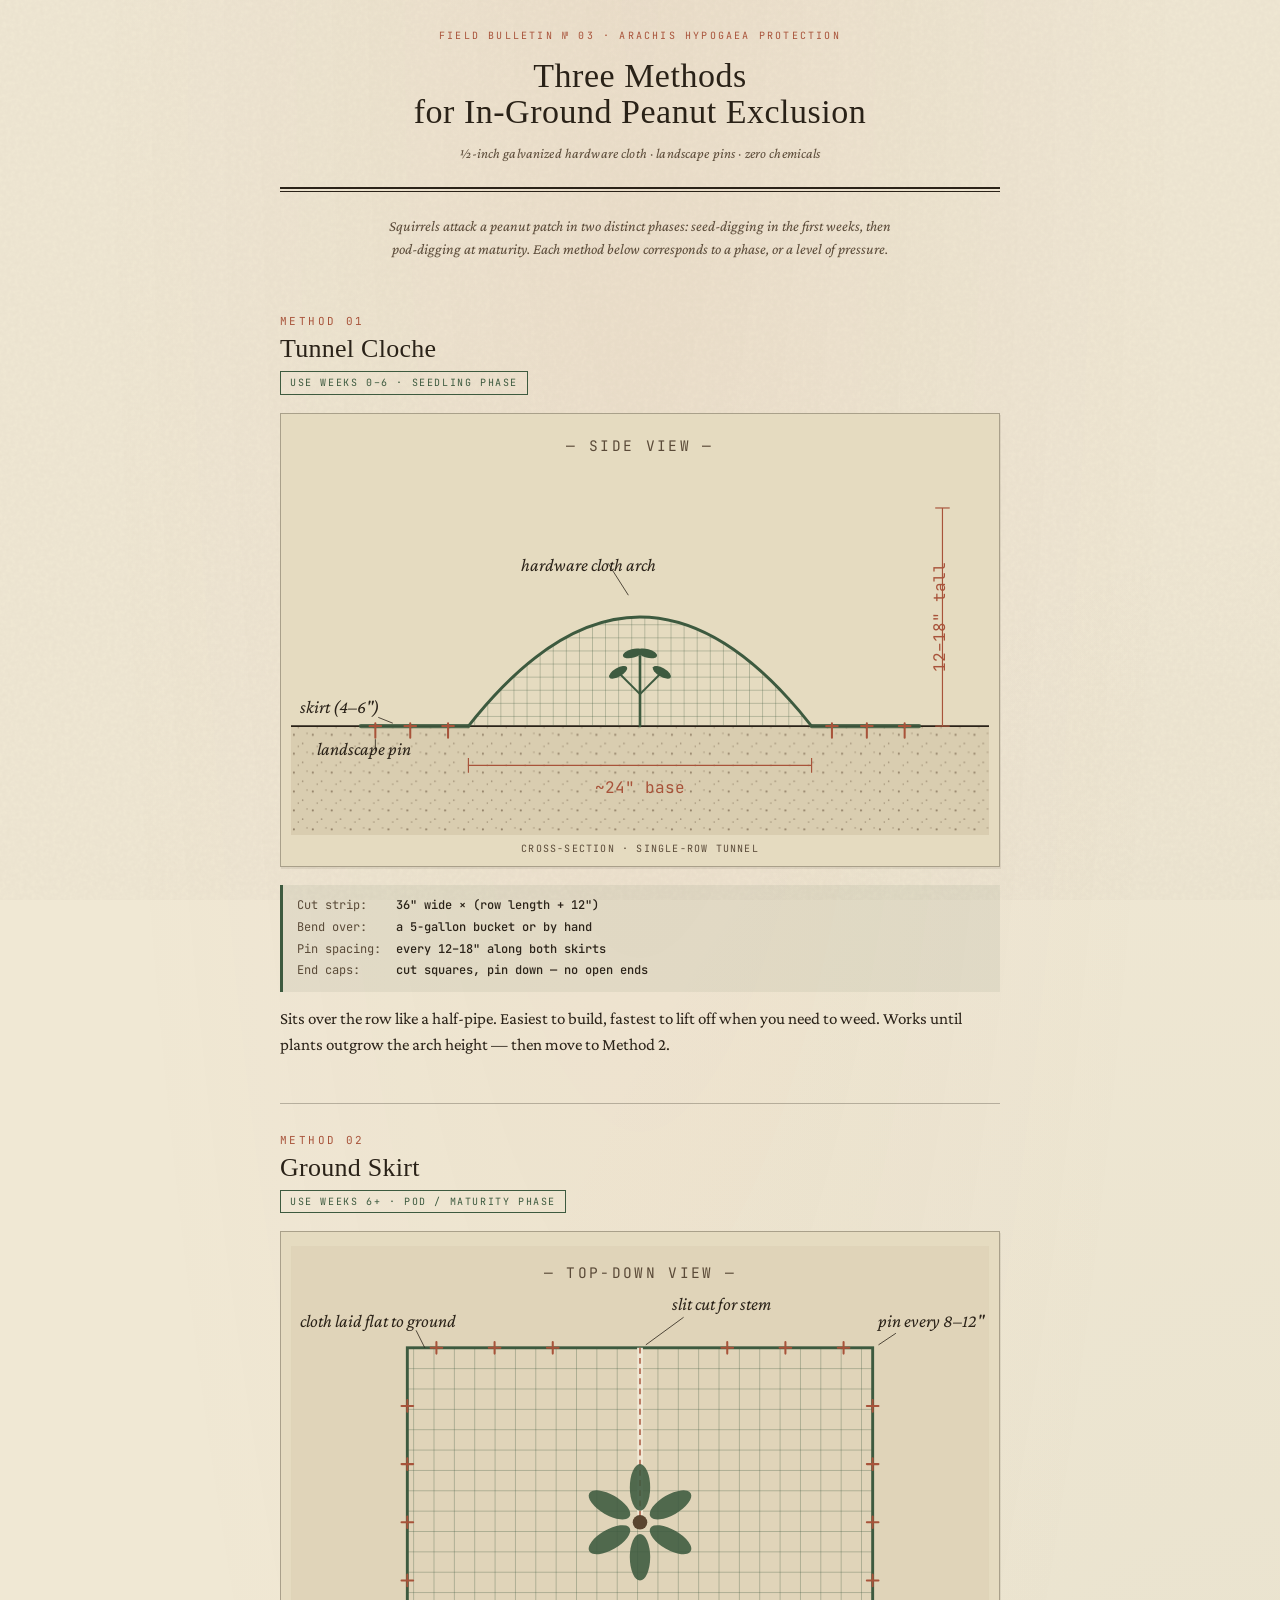
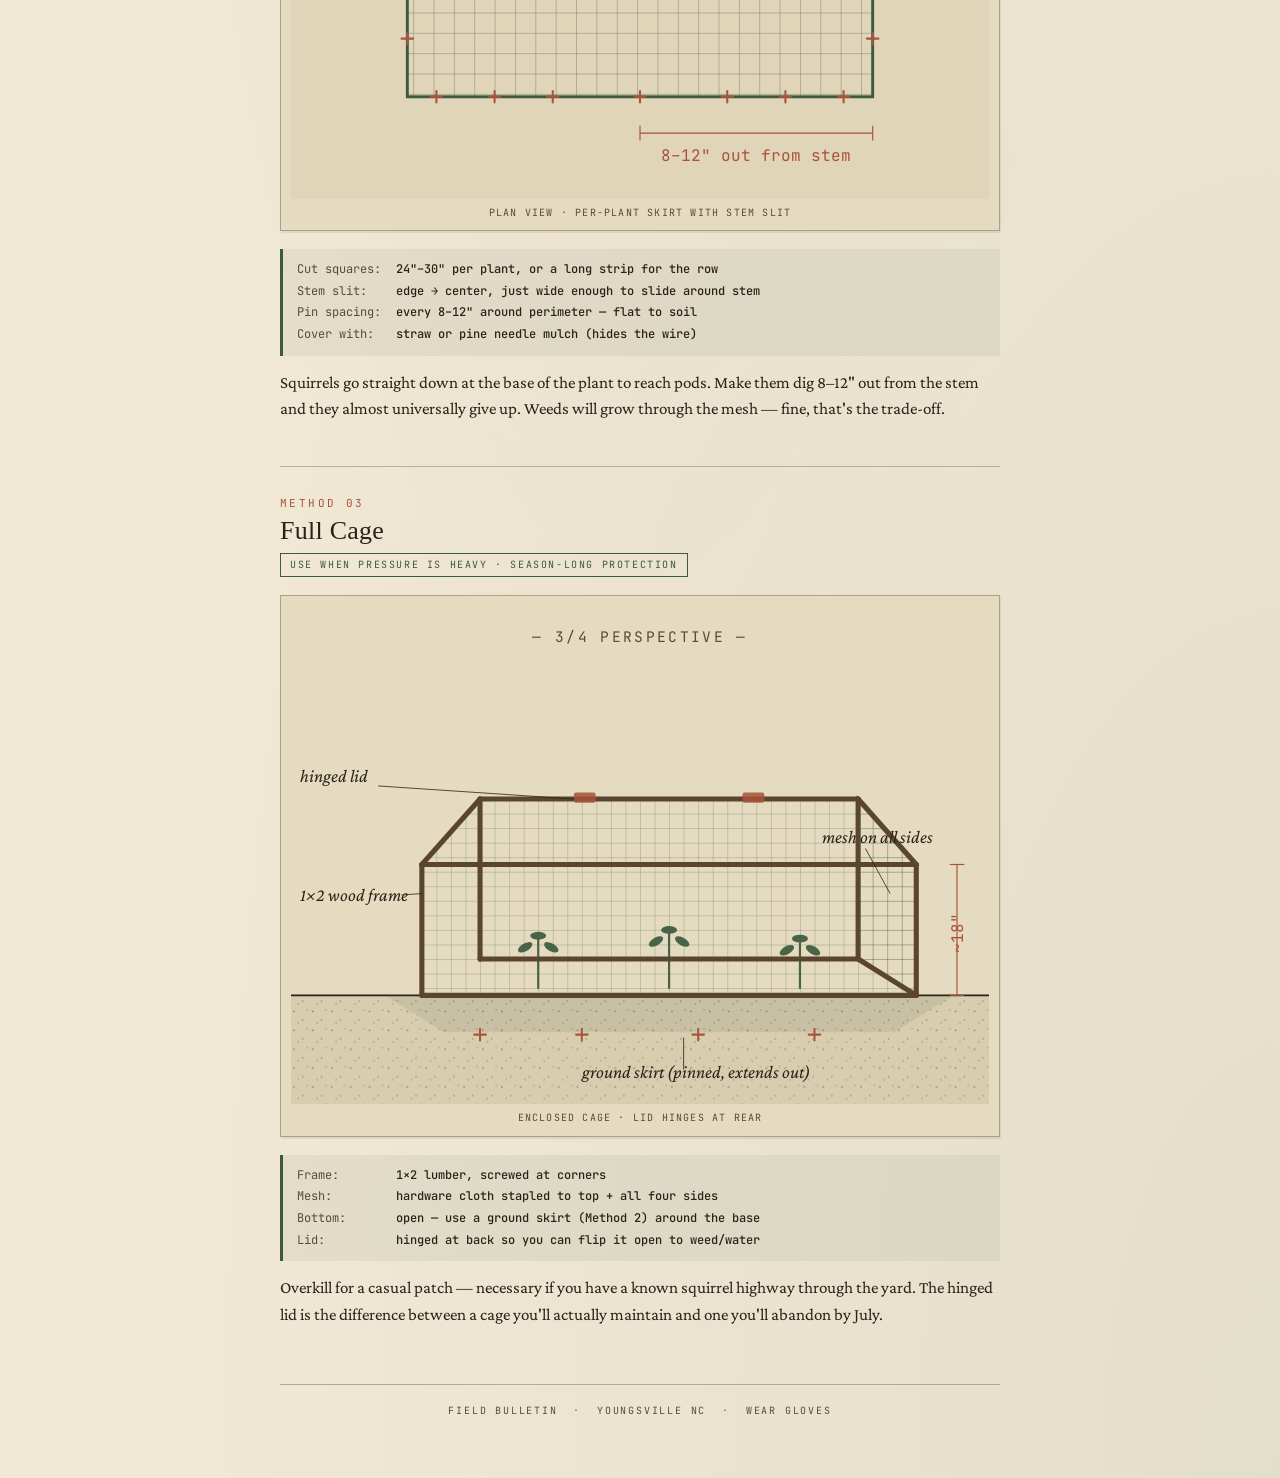
==== guide/protect-garden-from-squirrels.html @ f3a67cbb "Update print statement from 'Hello' to 'Goodbye'" ====
<!DOCTYPE html>
<html lang="en">
<head>
<meta charset="UTF-8">
<meta name="viewport" content="width=device-width, initial-scale=1.0">
<title>Peanut Patch Squirrel Exclusion — Three Methods</title>
<link rel="preconnect" href="https://fonts.googleapis.com">
<link rel="preconnect" href="https://fonts.gstatic.com" crossorigin>
<link href="https://fonts.googleapis.com/css2?family=IM+Fell+English+SC&family=Crimson+Pro:ital,wght@0,400;0,600;1,400&family=JetBrains+Mono:wght@400;500&display=swap" rel="stylesheet">
<style>
:root {
  --parchment: #F0E8D4;
  --parchment-deep: #E5DBC0;
  --ink: #2A2218;
  --ink-soft: #5A4A38;
  --green: #3D5A3F;
  --green-deep: #2A4030;
  --rust: #A8533A;
  --soil: #8B6F47;
  --soil-deep: #5A4530;
}

* { box-sizing: border-box; margin: 0; padding: 0; }

html, body {
  background: var(--parchment);
  color: var(--ink);
  font-family: 'Crimson Pro', Georgia, serif;
  font-size: 17px;
  line-height: 1.55;
  -webkit-font-smoothing: antialiased;
}

body {
  background-image:
    radial-gradient(ellipse at top, rgba(168, 83, 58, 0.06), transparent 60%),
    radial-gradient(ellipse at bottom right, rgba(61, 90, 63, 0.07), transparent 60%);
  min-height: 100vh;
  padding: 28px 18px 60px;
  position: relative;
}

body::before {
  content: '';
  position: fixed;
  inset: 0;
  pointer-events: none;
  background-image: url("data:image/svg+xml,%3Csvg viewBox='0 0 240 240' xmlns='http://www.w3.org/2000/svg'%3E%3Cfilter id='n'%3E%3CfeTurbulence type='fractalNoise' baseFrequency='0.9' numOctaves='2'/%3E%3CfeColorMatrix values='0 0 0 0 0.2 0 0 0 0 0.15 0 0 0 0 0.1 0 0 0 0.09 0'/%3E%3C/filter%3E%3Crect width='100%25' height='100%25' filter='url(%23n)'/%3E%3C/svg%3E");
  opacity: 0.55;
  z-index: 0;
}

.wrap {
  max-width: 720px;
  margin: 0 auto;
  position: relative;
  z-index: 1;
}

header {
  text-align: center;
  border-bottom: 2px solid var(--ink);
  padding-bottom: 22px;
  margin-bottom: 12px;
  position: relative;
}

header::after {
  content: '';
  display: block;
  width: 100%;
  border-bottom: 1px solid var(--ink);
  position: absolute;
  bottom: -5px;
  left: 0;
}

.bulletin {
  font-family: 'JetBrains Mono', monospace;
  font-size: 10px;
  letter-spacing: 0.22em;
  text-transform: uppercase;
  color: var(--rust);
  margin-bottom: 14px;
}

h1 {
  font-family: 'IM Fell English SC', serif;
  font-size: clamp(26px, 6vw, 34px);
  font-weight: 400;
  line-height: 1.08;
  letter-spacing: 0.015em;
  color: var(--ink);
}

.sub {
  font-style: italic;
  color: var(--ink-soft);
  margin-top: 12px;
  font-size: 14px;
  letter-spacing: 0.01em;
}

.lead {
  font-style: italic;
  color: var(--ink-soft);
  text-align: center;
  margin: 26px auto 10px;
  max-width: 520px;
  font-size: 15px;
  line-height: 1.55;
}

.method {
  margin-top: 44px;
  padding-top: 28px;
  border-top: 1px solid rgba(42, 34, 24, 0.28);
}

.method:first-of-type { border-top: none; padding-top: 8px; }

.method-head {
  display: flex;
  align-items: baseline;
  gap: 14px;
  flex-wrap: wrap;
  margin-bottom: 4px;
}

.method-num {
  font-family: 'JetBrains Mono', monospace;
  font-size: 11px;
  letter-spacing: 0.22em;
  color: var(--rust);
  text-transform: uppercase;
}

h2 {
  font-family: 'IM Fell English SC', serif;
  font-size: clamp(22px, 5vw, 26px);
  font-weight: 400;
  line-height: 1.12;
  letter-spacing: 0.01em;
}

.use-when {
  display: inline-block;
  font-family: 'JetBrains Mono', monospace;
  font-size: 10px;
  letter-spacing: 0.16em;
  text-transform: uppercase;
  padding: 3px 9px;
  border: 1px solid var(--green);
  color: var(--green);
  margin-top: 8px;
}

.diagram {
  background: var(--parchment-deep);
  border: 1px solid rgba(42, 34, 24, 0.32);
  padding: 14px 10px 10px;
  margin: 18px 0;
  box-shadow: 1px 2px 0 rgba(42, 34, 24, 0.08);
}

.diagram svg {
  display: block;
  width: 100%;
  height: auto;
}

.diagram-caption {
  font-family: 'JetBrains Mono', monospace;
  font-size: 10px;
  letter-spacing: 0.12em;
  text-transform: uppercase;
  color: var(--ink-soft);
  text-align: center;
  margin-top: 6px;
}

.specs {
  margin: 16px 0 4px;
  padding: 10px 14px;
  background: rgba(61, 90, 63, 0.07);
  border-left: 3px solid var(--green);
  font-family: 'JetBrains Mono', monospace;
  font-size: 12px;
  line-height: 1.8;
}

.specs span { color: var(--ink-soft); display: inline-block; min-width: 92px; }
.specs strong { color: var(--ink); font-weight: 500; }

.body-text {
  margin-top: 14px;
  color: var(--ink);
}

.body-text p { margin-bottom: 10px; }

footer {
  margin-top: 56px;
  padding-top: 18px;
  border-top: 1px solid rgba(42, 34, 24, 0.3);
  text-align: center;
  font-family: 'JetBrains Mono', monospace;
  font-size: 10px;
  letter-spacing: 0.18em;
  text-transform: uppercase;
  color: var(--ink-soft);
}

footer .mark {
  display: inline-block;
  margin: 0 8px;
  color: var(--rust);
}
</style>
</head>
<body>
<div class="wrap">

  <header>
    <div class="bulletin">Field Bulletin № 03 · Arachis hypogaea Protection</div>
    <h1>Three Methods<br>for In-Ground Peanut Exclusion</h1>
    <div class="sub">½-inch galvanized hardware cloth · landscape pins · zero chemicals</div>
  </header>

  <p class="lead">Squirrels attack a peanut patch in two distinct phases: seed-digging in the first weeks, then pod-digging at maturity. Each method below corresponds to a phase, or a level of pressure.</p>

  <!-- METHOD 1 -->
  <section class="method">
    <div class="method-head">
      <span class="method-num">Method 01</span>
    </div>
    <h2>Tunnel Cloche</h2>
    <span class="use-when">Use weeks 0–6 · seedling phase</span>

    <div class="diagram">
      <svg viewBox="0 0 480 280" xmlns="http://www.w3.org/2000/svg" role="img" aria-label="Side cross-section of arched hardware cloth tunnel over peanut row">
        <defs>
          <pattern id="mesh1" x="0" y="0" width="9" height="9" patternUnits="userSpaceOnUse">
            <path d="M 9 0 L 0 0 0 9" stroke="#3D5A3F" stroke-width="0.55" fill="none" opacity="0.7"/>
          </pattern>
          <pattern id="soil1" x="0" y="0" width="13" height="13" patternUnits="userSpaceOnUse">
            <circle cx="2" cy="3" r="0.7" fill="#5A4530" opacity="0.55"/>
            <circle cx="8" cy="9" r="0.55" fill="#5A4530" opacity="0.45"/>
            <circle cx="11" cy="2" r="0.45" fill="#5A4530" opacity="0.55"/>
            <circle cx="5" cy="11" r="0.55" fill="#5A4530" opacity="0.4"/>
          </pattern>
        </defs>

        <!-- Sky / above-ground subtle wash -->
        <rect x="0" y="0" width="480" height="205" fill="#F0E8D4" opacity="0"/>

        <!-- Soil band -->
        <rect x="0" y="205" width="480" height="75" fill="#8B6F47" opacity="0.13"/>
        <rect x="0" y="205" width="480" height="75" fill="url(#soil1)"/>
        <line x1="0" y1="205" x2="480" y2="205" stroke="#2A2218" stroke-width="1.2"/>

        <!-- Peanut plant inside arch (drawn first so arch overlays slightly) -->
        <g transform="translate(240, 205)">
          <line x1="0" y1="0" x2="0" y2="-48" stroke="#3D5A3F" stroke-width="1.8" stroke-linecap="round"/>
          <line x1="0" y1="-22" x2="-14" y2="-36" stroke="#3D5A3F" stroke-width="1.4"/>
          <line x1="0" y1="-22" x2="14" y2="-36" stroke="#3D5A3F" stroke-width="1.4"/>
          <ellipse cx="-15" cy="-37" rx="7" ry="3" fill="#3D5A3F" transform="rotate(-30 -15 -37)"/>
          <ellipse cx="15" cy="-37" rx="7" ry="3" fill="#3D5A3F" transform="rotate(30 15 -37)"/>
          <ellipse cx="-5" cy="-50" rx="7" ry="3" fill="#3D5A3F" transform="rotate(-15 -5 -50)"/>
          <ellipse cx="5" cy="-50" rx="7" ry="3" fill="#3D5A3F" transform="rotate(15 5 -50)"/>
        </g>

        <!-- Skirt (flat hardware cloth) on either side of arch -->
        <line x1="48" y1="205" x2="122" y2="205" stroke="#3D5A3F" stroke-width="2.8" stroke-linecap="round" opacity="0.85"/>
        <line x1="358" y1="205" x2="432" y2="205" stroke="#3D5A3F" stroke-width="2.8" stroke-linecap="round" opacity="0.85"/>

        <!-- Arched hardware cloth -->
        <path d="M 122 205 Q 240 55 358 205" fill="url(#mesh1)" stroke="#3D5A3F" stroke-width="2" stroke-linejoin="round"/>

        <!-- Pins along the skirt (V shapes) -->
        <g stroke="#A8533A" stroke-width="1.4" fill="none" stroke-linecap="round">
          <path d="M 58 203 L 58 213 M 54 205 L 62 205"/>
          <path d="M 82 203 L 82 213 M 78 205 L 86 205"/>
          <path d="M 108 203 L 108 213 M 104 205 L 112 205"/>
          <path d="M 372 203 L 372 213 M 368 205 L 376 205"/>
          <path d="M 396 203 L 396 213 M 392 205 L 400 205"/>
          <path d="M 422 203 L 422 213 M 418 205 L 426 205"/>
        </g>

        <!-- Dimension: base width -->
        <g stroke="#A8533A" stroke-width="0.8" fill="none">
          <line x1="122" y1="232" x2="358" y2="232"/>
          <line x1="122" y1="227" x2="122" y2="237"/>
          <line x1="358" y1="227" x2="358" y2="237"/>
        </g>
        <text x="240" y="251" text-anchor="middle" font-family="JetBrains Mono, monospace" font-size="11" fill="#A8533A">~24" base</text>

        <!-- Dimension: height -->
        <g stroke="#A8533A" stroke-width="0.8" fill="none">
          <line x1="448" y1="55" x2="448" y2="205"/>
          <line x1="443" y1="55" x2="453" y2="55"/>
          <line x1="443" y1="205" x2="453" y2="205"/>
        </g>
        <text x="450" y="130" text-anchor="middle" font-family="JetBrains Mono, monospace" font-size="11" fill="#A8533A" transform="rotate(-90 450 130)">12–18" tall</text>

        <!-- Labels -->
        <g font-family="Crimson Pro, serif" font-size="12.5" font-style="italic" fill="#2A2218">
          <text x="158" y="98">hardware cloth arch</text>
          <line x1="218" y1="93" x2="232" y2="115" stroke="#2A2218" stroke-width="0.55" fill="none"/>

          <text x="6" y="196">skirt (4–6")</text>
          <line x1="60" y1="199" x2="70" y2="203" stroke="#2A2218" stroke-width="0.55"/>

          <text x="18" y="225">landscape pin</text>
          <line x1="58" y1="222" x2="58" y2="214" stroke="#2A2218" stroke-width="0.55"/>
        </g>

        <text x="240" y="16" text-anchor="middle" font-family="JetBrains Mono, monospace" font-size="10" letter-spacing="0.16em" fill="#5A4A38">— SIDE VIEW —</text>
      </svg>
      <div class="diagram-caption">cross-section · single-row tunnel</div>
    </div>

    <div class="specs">
      <div><span>Cut strip:</span> <strong>36" wide × (row length + 12")</strong></div>
      <div><span>Bend over:</span> <strong>a 5-gallon bucket or by hand</strong></div>
      <div><span>Pin spacing:</span> <strong>every 12–18" along both skirts</strong></div>
      <div><span>End caps:</span> <strong>cut squares, pin down — no open ends</strong></div>
    </div>

    <div class="body-text">
      <p>Sits over the row like a half-pipe. Easiest to build, fastest to lift off when you need to weed. Works until plants outgrow the arch height — then move to Method 2.</p>
    </div>
  </section>

  <!-- METHOD 2 -->
  <section class="method">
    <div class="method-head">
      <span class="method-num">Method 02</span>
    </div>
    <h2>Ground Skirt</h2>
    <span class="use-when">Use weeks 6+ · pod / maturity phase</span>

    <div class="diagram">
      <svg viewBox="0 0 480 380" xmlns="http://www.w3.org/2000/svg" role="img" aria-label="Top-down view of hardware cloth ground skirt around peanut plant with slit for stem">
        <defs>
          <pattern id="mesh2" x="0" y="0" width="14" height="14" patternUnits="userSpaceOnUse">
            <path d="M 14 0 L 0 0 0 14" stroke="#3D5A3F" stroke-width="0.6" fill="none" opacity="0.7"/>
          </pattern>
        </defs>

        <!-- Background subtle soil tint -->
        <rect x="0" y="0" width="480" height="380" fill="#8B6F47" opacity="0.06"/>

        <!-- The hardware cloth square -->
        <rect x="80" y="70" width="320" height="240" fill="url(#mesh2)" stroke="#3D5A3F" stroke-width="2"/>

        <!-- Slit (dashed line indicating the cut from edge to center) -->
        <line x1="240" y1="70" x2="240" y2="190" stroke="#F0E8D4" stroke-width="4"/>
        <line x1="240" y1="70" x2="240" y2="190" stroke="#A8533A" stroke-width="1" stroke-dasharray="4 3"/>

        <!-- Peanut plant top view -->
        <g transform="translate(240, 190)">
          <ellipse cx="0" cy="-24" rx="7" ry="16" fill="#3D5A3F" opacity="0.88"/>
          <ellipse cx="-21" cy="-12" rx="7" ry="16" fill="#3D5A3F" opacity="0.88" transform="rotate(-60 -21 -12)"/>
          <ellipse cx="21" cy="-12" rx="7" ry="16" fill="#3D5A3F" opacity="0.88" transform="rotate(60 21 -12)"/>
          <ellipse cx="-21" cy="12" rx="7" ry="16" fill="#3D5A3F" opacity="0.88" transform="rotate(-120 -21 12)"/>
          <ellipse cx="21" cy="12" rx="7" ry="16" fill="#3D5A3F" opacity="0.88" transform="rotate(120 21 12)"/>
          <ellipse cx="0" cy="24" rx="7" ry="16" fill="#3D5A3F" opacity="0.88"/>
          <circle cx="0" cy="0" r="5" fill="#5A4530"/>
        </g>

        <!-- Pins around perimeter -->
        <g stroke="#A8533A" stroke-width="1.4" fill="none" stroke-linecap="round">
          <!-- top -->
          <path d="M 100 66 L 100 74 M 96 70 L 104 70"/>
          <path d="M 140 66 L 140 74 M 136 70 L 144 70"/>
          <path d="M 180 66 L 180 74 M 176 70 L 184 70"/>
          <path d="M 300 66 L 300 74 M 296 70 L 304 70"/>
          <path d="M 340 66 L 340 74 M 336 70 L 344 70"/>
          <path d="M 380 66 L 380 74 M 376 70 L 384 70"/>
          <!-- bottom -->
          <path d="M 100 306 L 100 314 M 96 310 L 104 310"/>
          <path d="M 140 306 L 140 314 M 136 310 L 144 310"/>
          <path d="M 180 306 L 180 314 M 176 310 L 184 310"/>
          <path d="M 240 306 L 240 314 M 236 310 L 244 310"/>
          <path d="M 300 306 L 300 314 M 296 310 L 304 310"/>
          <path d="M 340 306 L 340 314 M 336 310 L 344 310"/>
          <path d="M 380 306 L 380 314 M 376 310 L 384 310"/>
          <!-- left -->
          <path d="M 76 110 L 84 110 M 80 106 L 80 114"/>
          <path d="M 76 150 L 84 150 M 80 146 L 80 154"/>
          <path d="M 76 190 L 84 190 M 80 186 L 80 194"/>
          <path d="M 76 230 L 84 230 M 80 226 L 80 234"/>
          <path d="M 76 270 L 84 270 M 80 266 L 80 274"/>
          <!-- right -->
          <path d="M 396 110 L 404 110 M 400 106 L 400 114"/>
          <path d="M 396 150 L 404 150 M 400 146 L 400 154"/>
          <path d="M 396 190 L 404 190 M 400 186 L 400 194"/>
          <path d="M 396 230 L 404 230 M 400 226 L 400 234"/>
          <path d="M 396 270 L 404 270 M 400 266 L 400 274"/>
        </g>

        <!-- Dimension: extension distance -->
        <g stroke="#A8533A" stroke-width="0.8" fill="none">
          <line x1="240" y1="335" x2="400" y2="335"/>
          <line x1="240" y1="330" x2="240" y2="340"/>
          <line x1="400" y1="330" x2="400" y2="340"/>
        </g>
        <text x="320" y="354" text-anchor="middle" font-family="JetBrains Mono, monospace" font-size="11" fill="#A8533A">8–12" out from stem</text>

        <!-- Labels -->
        <g font-family="Crimson Pro, serif" font-size="12.5" font-style="italic" fill="#2A2218">
          <text x="262" y="44">slit cut for stem</text>
          <line x1="270" y1="49" x2="244" y2="68" stroke="#2A2218" stroke-width="0.55" fill="none"/>

          <text x="6" y="56">cloth laid flat to ground</text>
          <line x1="86" y1="58" x2="92" y2="70" stroke="#2A2218" stroke-width="0.55" fill="none"/>

          <text x="404" y="56">pin every 8–12"</text>
          <line x1="416" y1="60" x2="404" y2="68" stroke="#2A2218" stroke-width="0.55" fill="none"/>
        </g>

        <text x="240" y="22" text-anchor="middle" font-family="JetBrains Mono, monospace" font-size="10" letter-spacing="0.16em" fill="#5A4A38">— TOP-DOWN VIEW —</text>
      </svg>
      <div class="diagram-caption">plan view · per-plant skirt with stem slit</div>
    </div>

    <div class="specs">
      <div><span>Cut squares:</span> <strong>24"–30" per plant, or a long strip for the row</strong></div>
      <div><span>Stem slit:</span> <strong>edge → center, just wide enough to slide around stem</strong></div>
      <div><span>Pin spacing:</span> <strong>every 8–12" around perimeter — flat to soil</strong></div>
      <div><span>Cover with:</span> <strong>straw or pine needle mulch (hides the wire)</strong></div>
    </div>

    <div class="body-text">
      <p>Squirrels go straight down at the base of the plant to reach pods. Make them dig 8–12" out from the stem and they almost universally give up. Weeds will grow through the mesh — fine, that's the trade-off.</p>
    </div>
  </section>

  <!-- METHOD 3 -->
  <section class="method">
    <div class="method-head">
      <span class="method-num">Method 03</span>
    </div>
    <h2>Full Cage</h2>
    <span class="use-when">Use when pressure is heavy · season-long protection</span>

    <div class="diagram">
      <svg viewBox="0 0 480 340" xmlns="http://www.w3.org/2000/svg" role="img" aria-label="Three-quarter perspective view of a wooden-framed hardware cloth cage over peanut plants">
        <defs>
          <pattern id="mesh3" x="0" y="0" width="10" height="10" patternUnits="userSpaceOnUse">
            <path d="M 10 0 L 0 0 0 10" stroke="#3D5A3F" stroke-width="0.55" fill="none" opacity="0.55"/>
          </pattern>
          <pattern id="soil3" x="0" y="0" width="13" height="13" patternUnits="userSpaceOnUse">
            <circle cx="2" cy="3" r="0.65" fill="#5A4530" opacity="0.5"/>
            <circle cx="8" cy="9" r="0.55" fill="#5A4530" opacity="0.45"/>
            <circle cx="11" cy="2" r="0.45" fill="#5A4530" opacity="0.55"/>
            <circle cx="5" cy="11" r="0.55" fill="#5A4530" opacity="0.4"/>
          </pattern>
        </defs>

        <!-- Ground -->
        <rect x="0" y="265" width="480" height="75" fill="#8B6F47" opacity="0.13"/>
        <rect x="0" y="265" width="480" height="75" fill="url(#soil3)"/>
        <line x1="0" y1="265" x2="480" y2="265" stroke="#2A2218" stroke-width="1.2"/>

        <!-- Ground skirt extending outward (subtle, dashed outline) -->
        <polygon points="65,265 105,290 415,290 455,265" fill="#3D5A3F" opacity="0.10" stroke="#3D5A3F" stroke-width="1" stroke-dasharray="3 2"/>

        <!-- Cage geometry (3/4 perspective)
             Front-bottom-left: (90, 265)
             Front-bottom-right: (430, 265)
             Front-top-left: (90, 175)
             Front-top-right: (430, 175)
             Back-top-left: (130, 130)
             Back-top-right: (390, 130)
             Back-bottom-left: (130, 240) [hidden behind front]
             Back-bottom-right: (390, 240)
        -->

        <!-- Right side face (mesh) -->
        <polygon points="430,175 390,130 390,240 430,265" fill="url(#mesh3)" stroke="#5A4530" stroke-width="2"/>

        <!-- Top face / lid (mesh) -->
        <polygon points="90,175 130,130 390,130 430,175" fill="url(#mesh3)" stroke="#5A4530" stroke-width="2"/>

        <!-- Front face (mesh) -->
        <polygon points="90,175 430,175 430,265 90,265" fill="url(#mesh3)" stroke="#5A4530" stroke-width="2"/>

        <!-- Plants visible inside (drawn over the front mesh, slight transparency suggests through-mesh view) -->
        <g opacity="0.92">
          <g transform="translate(170, 260)">
            <line x1="0" y1="0" x2="0" y2="-34" stroke="#3D5A3F" stroke-width="1.5" stroke-linecap="round"/>
            <ellipse cx="-9" cy="-28" rx="5.5" ry="2.7" fill="#3D5A3F" transform="rotate(-30 -9 -28)"/>
            <ellipse cx="9" cy="-28" rx="5.5" ry="2.7" fill="#3D5A3F" transform="rotate(30 9 -28)"/>
            <ellipse cx="0" cy="-36" rx="5.5" ry="2.7" fill="#3D5A3F"/>
          </g>
          <g transform="translate(260, 260)">
            <line x1="0" y1="0" x2="0" y2="-38" stroke="#3D5A3F" stroke-width="1.5" stroke-linecap="round"/>
            <ellipse cx="-9" cy="-32" rx="5.5" ry="2.7" fill="#3D5A3F" transform="rotate(-30 -9 -32)"/>
            <ellipse cx="9" cy="-32" rx="5.5" ry="2.7" fill="#3D5A3F" transform="rotate(30 9 -32)"/>
            <ellipse cx="0" cy="-40" rx="5.5" ry="2.7" fill="#3D5A3F"/>
          </g>
          <g transform="translate(350, 260)">
            <line x1="0" y1="0" x2="0" y2="-32" stroke="#3D5A3F" stroke-width="1.5" stroke-linecap="round"/>
            <ellipse cx="-9" cy="-26" rx="5.5" ry="2.7" fill="#3D5A3F" transform="rotate(-30 -9 -26)"/>
            <ellipse cx="9" cy="-26" rx="5.5" ry="2.7" fill="#3D5A3F" transform="rotate(30 9 -26)"/>
            <ellipse cx="0" cy="-34" rx="5.5" ry="2.7" fill="#3D5A3F"/>
          </g>
        </g>

        <!-- Wood frame edges (thick, dark brown) drawn over so frame reads as wood -->
        <g stroke="#5A4530" stroke-width="3.5" fill="none" stroke-linecap="round">
          <!-- top rim front -->
          <line x1="90" y1="175" x2="430" y2="175"/>
          <!-- top rim back -->
          <line x1="130" y1="130" x2="390" y2="130"/>
          <!-- top rim left diagonal -->
          <line x1="90" y1="175" x2="130" y2="130"/>
          <!-- top rim right diagonal -->
          <line x1="430" y1="175" x2="390" y2="130"/>
          <!-- front verticals -->
          <line x1="90" y1="175" x2="90" y2="265"/>
          <line x1="430" y1="175" x2="430" y2="265"/>
          <!-- back verticals -->
          <line x1="130" y1="130" x2="130" y2="240"/>
          <line x1="390" y1="130" x2="390" y2="240"/>
          <!-- back bottom rail -->
          <line x1="130" y1="240" x2="390" y2="240"/>
          <!-- right bottom diagonal -->
          <line x1="430" y1="265" x2="390" y2="240"/>
          <!-- front bottom rail -->
          <line x1="90" y1="265" x2="430" y2="265"/>
        </g>

        <!-- Hinge marks on back-top rail -->
        <g fill="#A8533A" stroke="#A8533A" stroke-width="1">
          <rect x="195" y="126" width="14" height="6" rx="1" fill="#A8533A" opacity="0.85"/>
          <rect x="311" y="126" width="14" height="6" rx="1" fill="#A8533A" opacity="0.85"/>
        </g>

        <!-- Pins along the front skirt -->
        <g stroke="#A8533A" stroke-width="1.4" fill="none" stroke-linecap="round">
          <path d="M 130 288 L 130 296 M 126 292 L 134 292"/>
          <path d="M 200 288 L 200 296 M 196 292 L 204 292"/>
          <path d="M 280 288 L 280 296 M 276 292 L 284 292"/>
          <path d="M 360 288 L 360 296 M 356 292 L 364 292"/>
        </g>

        <!-- Dimension: height -->
        <g stroke="#A8533A" stroke-width="0.8" fill="none">
          <line x1="458" y1="175" x2="458" y2="265"/>
          <line x1="453" y1="175" x2="463" y2="175"/>
          <line x1="453" y1="265" x2="463" y2="265"/>
        </g>
        <text x="462" y="222" text-anchor="middle" font-family="JetBrains Mono, monospace" font-size="11" fill="#A8533A" transform="rotate(-90 462 222)">~18"</text>

        <!-- Labels -->
        <g font-family="Crimson Pro, serif" font-size="12.5" font-style="italic" fill="#2A2218">
          <text x="6" y="118">hinged lid</text>
          <line x1="60" y1="121" x2="195" y2="130" stroke="#2A2218" stroke-width="0.55" fill="none"/>

          <text x="6" y="200">1×2 wood frame</text>
          <line x1="76" y1="196" x2="90" y2="195" stroke="#2A2218" stroke-width="0.55" fill="none"/>

          <text x="365" y="160">mesh on all sides</text>
          <line x1="395" y1="164" x2="412" y2="195" stroke="#2A2218" stroke-width="0.55" fill="none"/>

          <text x="200" y="322">ground skirt (pinned, extends out)</text>
          <line x1="270" y1="316" x2="270" y2="294" stroke="#2A2218" stroke-width="0.55" fill="none"/>
        </g>

        <text x="240" y="22" text-anchor="middle" font-family="JetBrains Mono, monospace" font-size="10" letter-spacing="0.16em" fill="#5A4A38">— 3/4 PERSPECTIVE —</text>
      </svg>
      <div class="diagram-caption">enclosed cage · lid hinges at rear</div>
    </div>

    <div class="specs">
      <div><span>Frame:</span> <strong>1×2 lumber, screwed at corners</strong></div>
      <div><span>Mesh:</span> <strong>hardware cloth stapled to top + all four sides</strong></div>
      <div><span>Bottom:</span> <strong>open — use a ground skirt (Method 2) around the base</strong></div>
      <div><span>Lid:</span> <strong>hinged at back so you can flip it open to weed/water</strong></div>
    </div>

    <div class="body-text">
      <p>Overkill for a casual patch — necessary if you have a known squirrel highway through the yard. The hinged lid is the difference between a cage you'll actually maintain and one you'll abandon by July.</p>
    </div>
  </section>

  <footer>
    Field Bulletin <span class="mark">·</span> Youngsville NC <span class="mark">·</span> Wear gloves
  </footer>

</div>
</body>
</html>
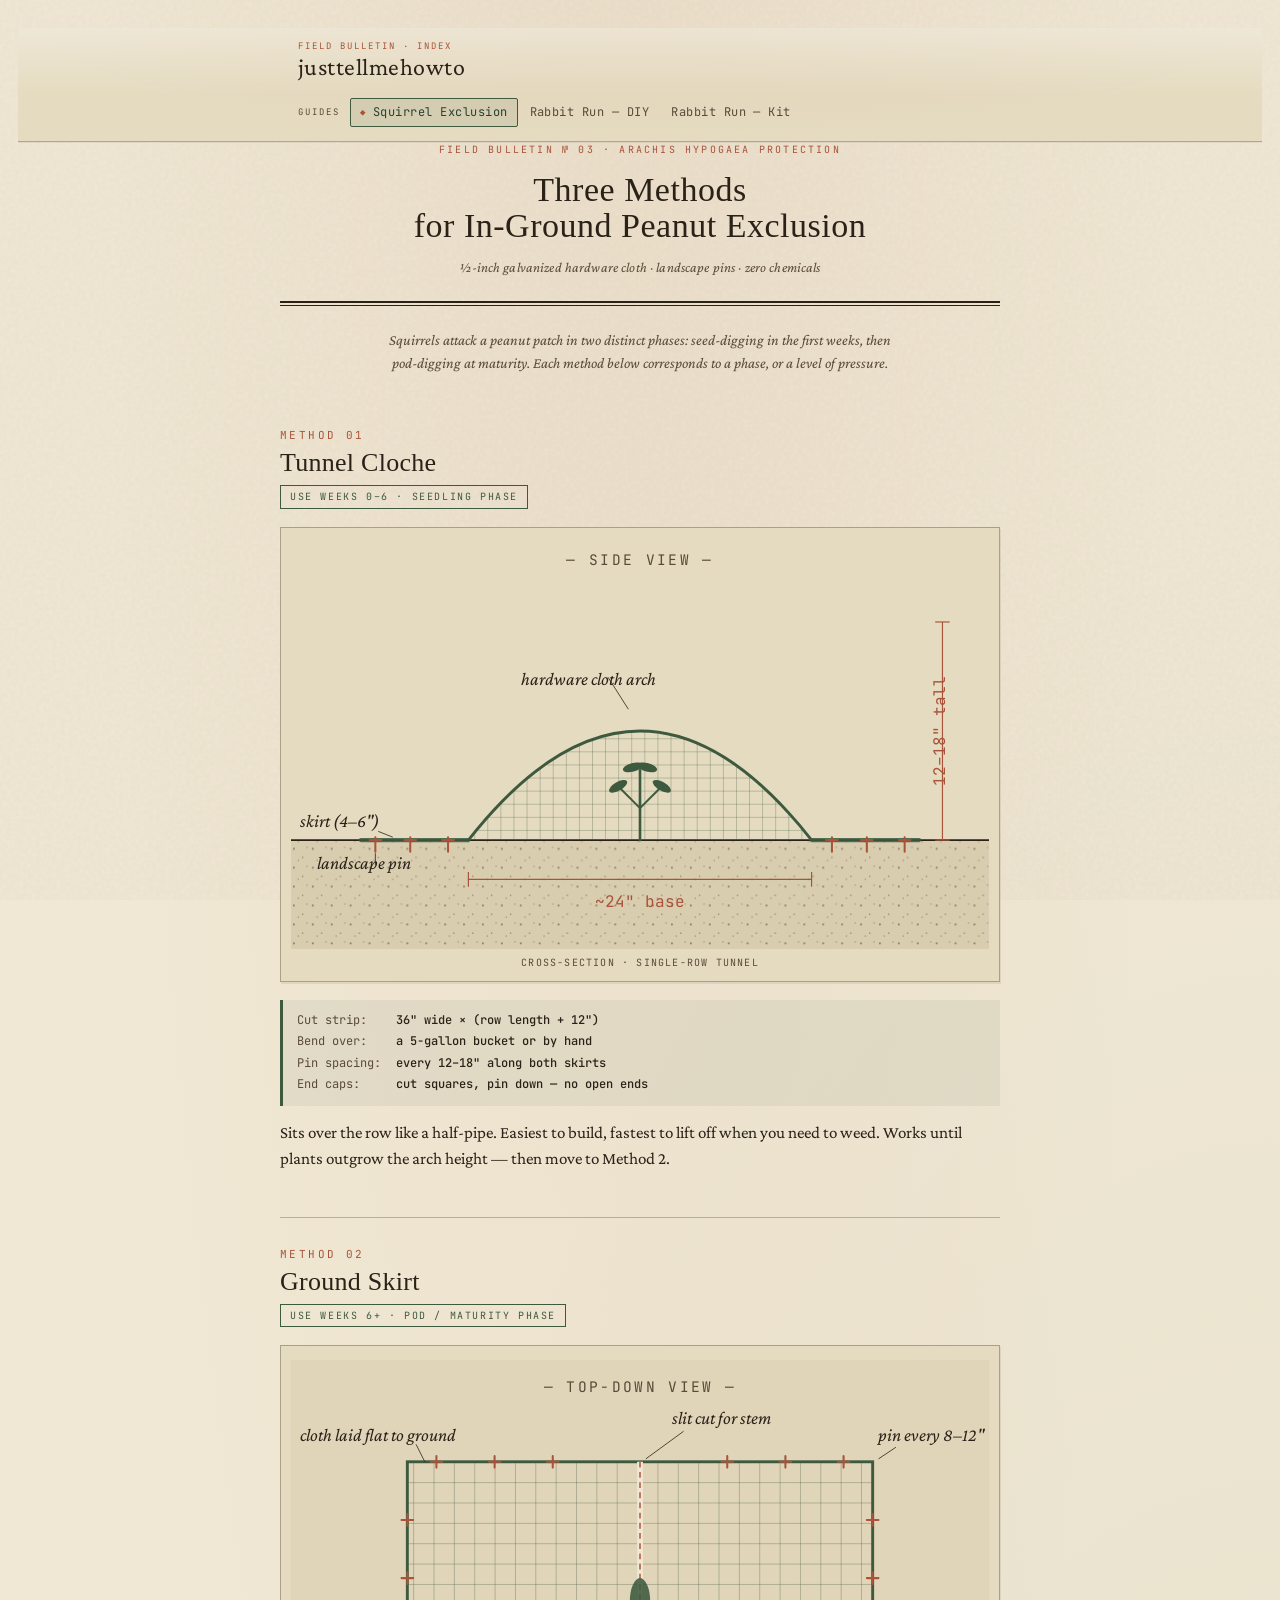
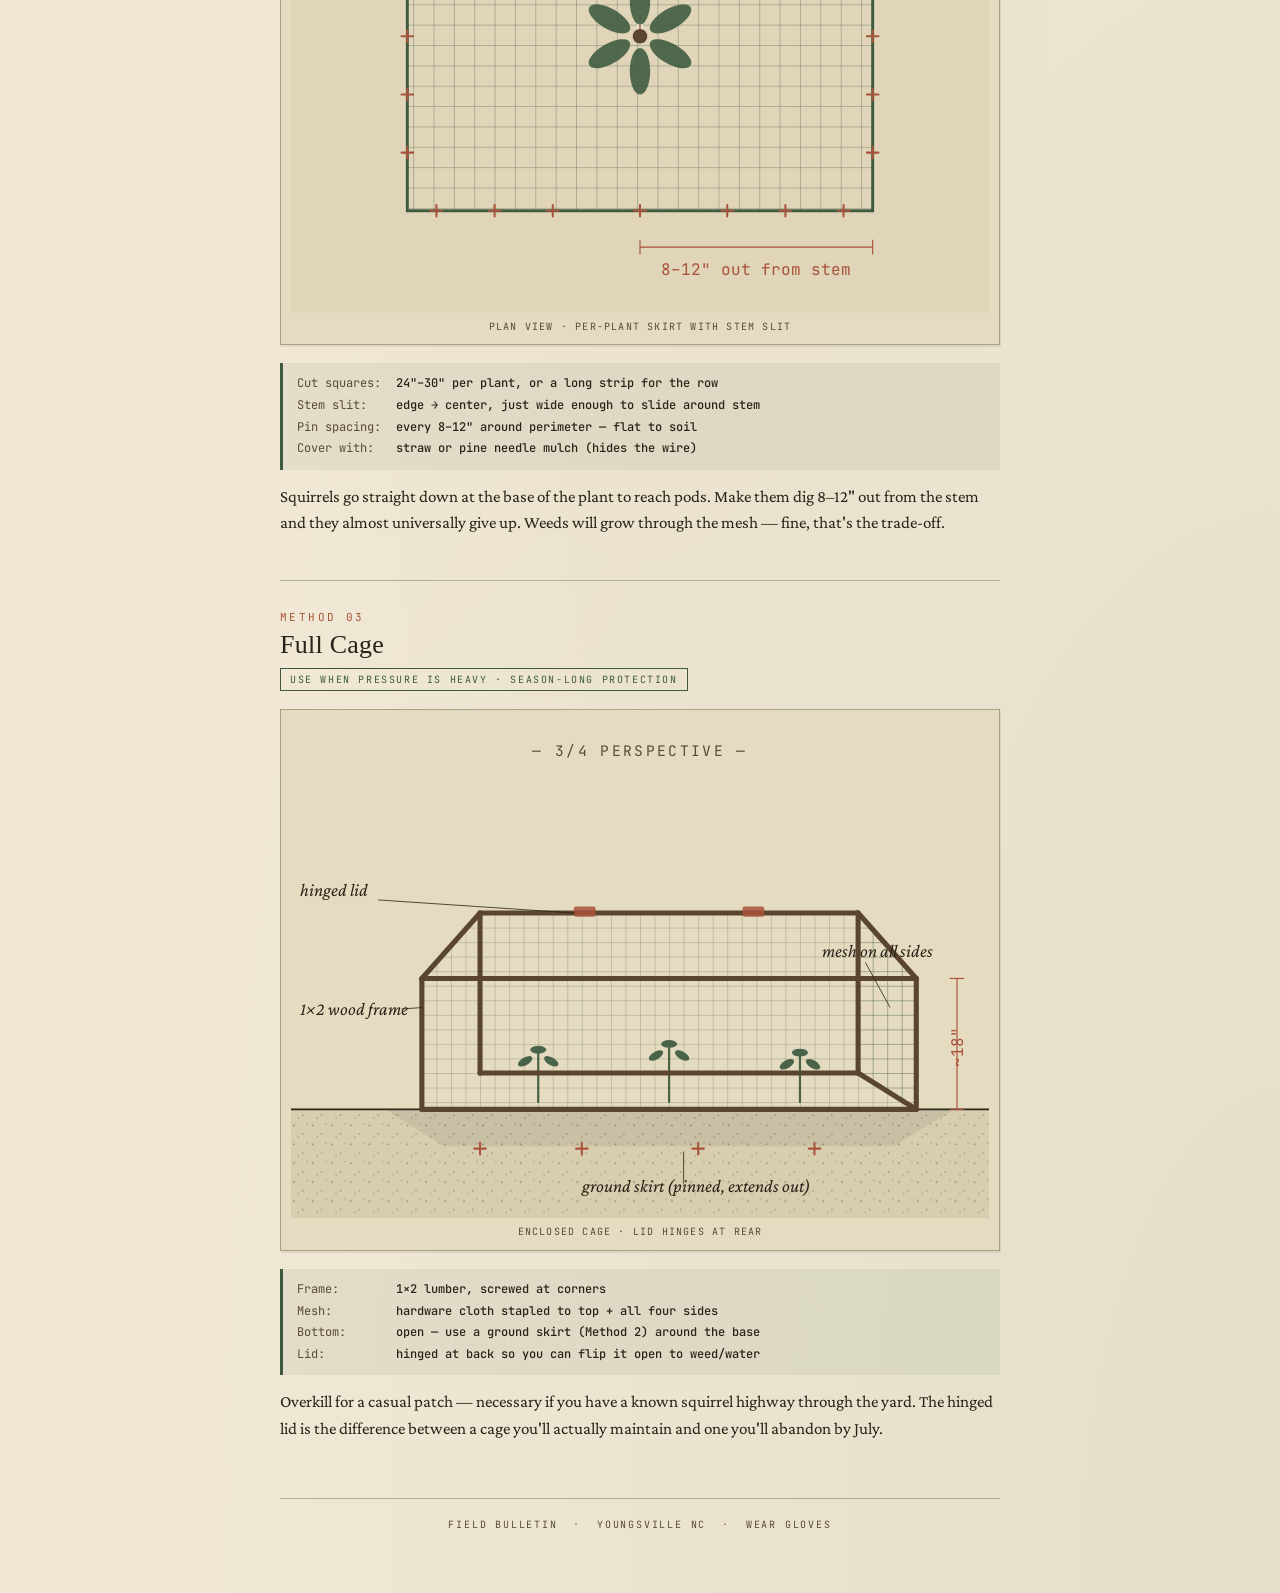
==== commit a7239c16: "add navbar" ====
--- a/guide/protect-garden-from-squirrels.html
+++ b/guide/protect-garden-from-squirrels.html
@@ -592,5 +592,8 @@
   </footer>
 
 </div>
+
+<!-- Shared navbar: see guide/assets/navbar.js -->
+<script src="assets/navbar.js" defer></script>
 </body>
 </html>
